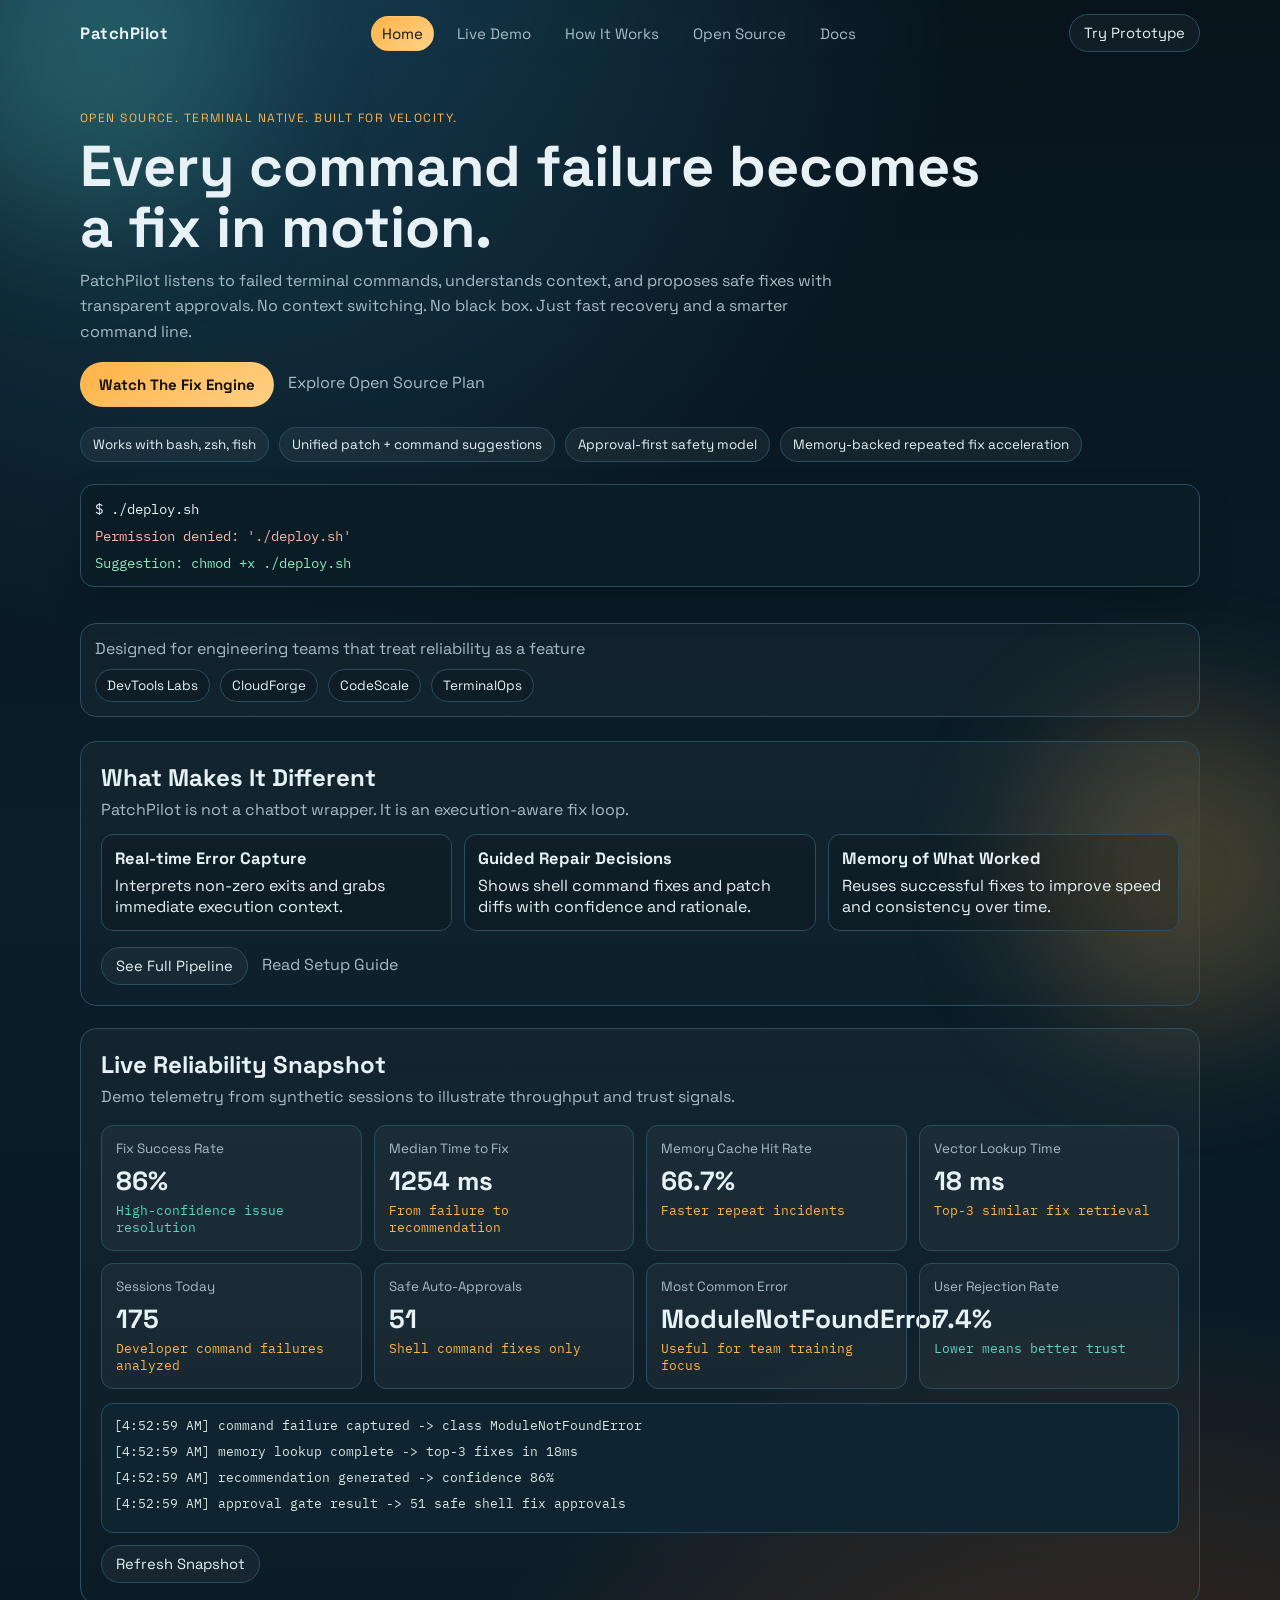
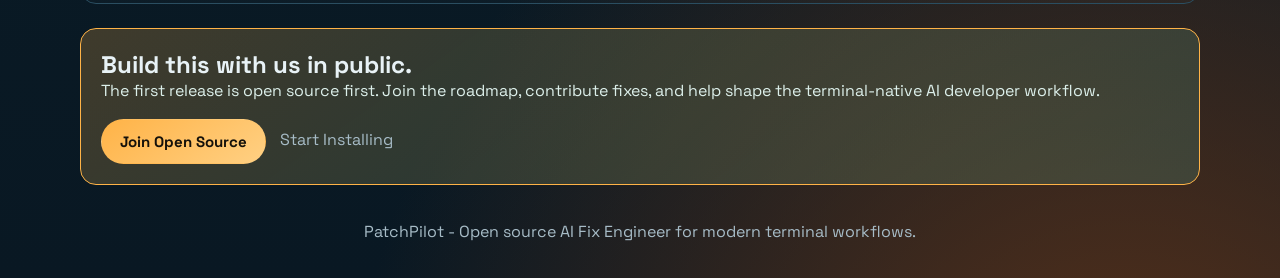
==== index.html @ 29120503 "feat: launch multi-page open-source product site" ====
<!doctype html>
<html lang="en">
<head>
  <meta charset="UTF-8" />
  <meta name="viewport" content="width=device-width, initial-scale=1.0" />
  <title>PatchPilot | Open Source AI Fix Engineer for Terminal Errors</title>
  <meta name="description" content="PatchPilot is an open source AI fix engineer that watches terminal failures and proposes safe, explainable fixes in seconds." />
  <link rel="preconnect" href="https://fonts.googleapis.com" />
  <link rel="preconnect" href="https://fonts.gstatic.com" crossorigin />
  <link href="https://fonts.googleapis.com/css2?family=Space+Grotesk:wght@400;500;700&family=IBM+Plex+Mono:wght@400;500&display=swap" rel="stylesheet" />
  <link rel="stylesheet" href="assets/css/styles.css" />
</head>
<body data-page="home">
  <div class="bg-glow bg-glow-a"></div>
  <div class="bg-glow bg-glow-b"></div>

  <header class="topbar wrap">
    <a href="index.html" class="brand">PatchPilot</a>
    <nav class="nav">
      <a href="index.html" data-nav="home">Home</a>
      <a href="pages/demo.html" data-nav="demo">Live Demo</a>
      <a href="pages/how-it-works.html" data-nav="how">How It Works</a>
      <a href="pages/opensource.html" data-nav="oss">Open Source</a>
      <a href="pages/docs.html" data-nav="docs">Docs</a>
    </nav>
    <a href="pages/demo.html" class="ghost-btn">Try Prototype</a>
  </header>

  <main class="wrap">
    <section class="hero reveal">
      <p class="eyebrow">Open Source. Terminal Native. Built for velocity.</p>
      <h1>Every command failure becomes a fix in motion.</h1>
      <p class="sub">
        PatchPilot listens to failed terminal commands, understands context, and proposes safe fixes with transparent approvals.
        No context switching. No black box. Just fast recovery and a smarter command line.
      </p>

      <div class="hero-actions">
        <a href="pages/demo.html" class="cta-btn">Watch The Fix Engine</a>
        <a href="pages/opensource.html" class="ghost-link">Explore Open Source Plan</a>
      </div>

      <div class="hero-chips">
        <span>Works with bash, zsh, fish</span>
        <span>Unified patch + command suggestions</span>
        <span>Approval-first safety model</span>
        <span>Memory-backed repeated fix acceleration</span>
      </div>

      <div class="terminal-demo" id="terminalDemo">
        <p>$ python app.py</p>
        <p class="err">ModuleNotFoundError: No module named 'fastapi'</p>
        <p class="ok">Suggestion: pip install fastapi</p>
      </div>
    </section>

    <section class="trust-bar reveal">
      <p>Designed for engineering teams that treat reliability as a feature</p>
      <div class="trust-logos">
        <span>DevTools Labs</span>
        <span>CloudForge</span>
        <span>CodeScale</span>
        <span>TerminalOps</span>
      </div>
    </section>

    <section class="panel reveal">
      <div class="section-head">
        <h2>What Makes It Different</h2>
        <p>PatchPilot is not a chatbot wrapper. It is an execution-aware fix loop.</p>
      </div>
      <div class="feature-grid">
        <article>
          <h3>Real-time Error Capture</h3>
          <p>Interprets non-zero exits and grabs immediate execution context.</p>
        </article>
        <article>
          <h3>Guided Repair Decisions</h3>
          <p>Shows shell command fixes and patch diffs with confidence and rationale.</p>
        </article>
        <article>
          <h3>Memory of What Worked</h3>
          <p>Reuses successful fixes to improve speed and consistency over time.</p>
        </article>
      </div>
      <div class="hero-actions top-gap">
        <a href="pages/how-it-works.html" class="ghost-btn">See Full Pipeline</a>
        <a href="pages/docs.html" class="ghost-link">Read Setup Guide</a>
      </div>
    </section>

    <section class="panel reveal">
      <div class="section-head">
        <h2>Live Reliability Snapshot</h2>
        <p>Demo telemetry from synthetic sessions to illustrate throughput and trust signals.</p>
      </div>
      <div class="metric-grid" id="metricGrid"></div>
      <div class="stream" id="eventStream"></div>
      <button class="ghost-btn refresh" id="refreshBtn" type="button">Refresh Snapshot</button>
    </section>

    <section class="cta-panel reveal">
      <h2>Build this with us in public.</h2>
      <p>The first release is open source first. Join the roadmap, contribute fixes, and help shape the terminal-native AI developer workflow.</p>
      <div class="hero-actions">
        <a href="pages/opensource.html" class="cta-btn">Join Open Source</a>
        <a href="pages/docs.html" class="ghost-link">Start Installing</a>
      </div>
    </section>
  </main>

  <footer class="wrap footer">
    <p>PatchPilot - Open source AI Fix Engineer for modern terminal workflows.</p>
  </footer>

  <script src="assets/js/app.js"></script>
</body>
</html>
---- assets/css/styles.css ----
:root {
  --bg: #08141c;
  --bg-soft: #102532;
  --card: #153445;
  --ink: #e8f2f6;
  --muted: #a7bcc7;
  --line: #2a4e61;
  --accent: #ffb347;
  --accent-2: #59d5c0;
  --danger: #ff7b72;
  --ok: #86efac;
}

* { box-sizing: border-box; }

html {
  scroll-behavior: smooth;
}

body {
  margin: 0;
  font-family: "Space Grotesk", sans-serif;
  color: var(--ink);
  background:
    radial-gradient(circle at 16% -6%, #184359, transparent 34%),
    radial-gradient(circle at 88% 110%, #5a321a, transparent 33%),
    linear-gradient(180deg, #08141c, #0a1d28 45%, #091823);
  min-height: 100vh;
  overflow-x: hidden;
}

a {
  color: inherit;
}

.wrap {
  width: min(1120px, 92vw);
  margin: 0 auto;
}

.bg-glow {
  position: fixed;
  width: 320px;
  height: 320px;
  border-radius: 50%;
  pointer-events: none;
  filter: blur(70px);
  opacity: 0.22;
  z-index: 0;
}

.bg-glow-a {
  background: var(--accent-2);
  top: -100px;
  left: -72px;
}

.bg-glow-b {
  background: var(--accent);
  bottom: -130px;
  right: -70px;
}

.topbar {
  position: sticky;
  top: 0;
  z-index: 20;
  display: flex;
  align-items: center;
  justify-content: space-between;
  gap: 14px;
  padding: 14px 0;
  backdrop-filter: blur(8px);
}

.brand {
  font-size: 1.03rem;
  font-weight: 700;
  letter-spacing: 0.5px;
  text-decoration: none;
}

.nav {
  display: flex;
  align-items: center;
  gap: 12px;
}

.nav a {
  color: var(--muted);
  text-decoration: none;
  font-size: 0.94rem;
  border: 1px solid transparent;
  border-radius: 999px;
  padding: 7px 10px;
}

.nav a:hover {
  color: var(--ink);
  border-color: rgba(255, 255, 255, 0.13);
}

.nav a.active {
  color: #10151b;
  background: linear-gradient(145deg, var(--accent), #ffd389);
}

.ghost-btn {
  border: 1px solid var(--line);
  background: rgba(255, 255, 255, 0.04);
  color: var(--ink);
  border-radius: 999px;
  padding: 9px 14px;
  cursor: pointer;
  font-family: inherit;
  font-size: 0.92rem;
  text-decoration: none;
  transition: border-color 0.2s ease, transform 0.2s ease;
}

.ghost-btn:hover {
  border-color: var(--accent);
  transform: translateY(-1px);
}

.cta-btn,
.ghost-link {
  text-decoration: none;
}

.cta-btn {
  display: inline-block;
  border: 1px solid transparent;
  background: linear-gradient(145deg, var(--accent), #ffd083);
  color: #15110a;
  font-weight: 700;
  border-radius: 999px;
  padding: 12px 18px;
  cursor: pointer;
  font-family: inherit;
  font-size: 0.94rem;
  transition: transform 0.2s ease;
}

.cta-btn:hover {
  transform: translateY(-1px);
}

.ghost-link {
  color: var(--muted);
  border-bottom: 1px solid transparent;
  padding-bottom: 2px;
}

.ghost-link:hover {
  color: var(--ink);
  border-bottom-color: var(--line);
}

.hero,
.panel,
.page-hero,
.trust-bar,
.cta-panel {
  position: relative;
  z-index: 1;
}

.hero,
.page-hero {
  padding: 44px 0 26px;
}

.eyebrow {
  color: var(--accent);
  text-transform: uppercase;
  letter-spacing: 0.12em;
  font-size: 0.75rem;
}

h1 {
  margin: 10px 0;
  line-height: 1.06;
  font-size: clamp(2rem, 5vw, 3.6rem);
  max-width: 900px;
}

h2 {
  margin: 0;
}

h3 {
  margin: 0 0 6px;
  font-size: 1.03rem;
}

p { margin: 0; }

.sub {
  color: var(--muted);
  max-width: 760px;
  line-height: 1.58;
}

.hero-chips {
  margin-top: 20px;
  display: flex;
  flex-wrap: wrap;
  gap: 10px;
}

.hero-chips span {
  border: 1px solid var(--line);
  background: rgba(255, 255, 255, 0.05);
  border-radius: 999px;
  padding: 8px 12px;
  font-size: 0.84rem;
}

.hero-actions {
  margin-top: 18px;
  display: flex;
  flex-wrap: wrap;
  align-items: center;
  gap: 14px;
}

.top-gap {
  margin-top: 16px;
}

.terminal-demo {
  margin-top: 22px;
  border: 1px solid var(--line);
  border-radius: 14px;
  background: #0a1c26;
  padding: 14px;
  font-family: "IBM Plex Mono", monospace;
  font-size: 0.9rem;
  box-shadow: 0 16px 34px rgba(0, 0, 0, 0.2);
}

.terminal-demo p { margin: 0 0 8px; }
.terminal-demo p:last-child { margin-bottom: 0; }

.terminal-demo .err { color: #ffb39f; }
.terminal-demo .ok { color: #8de8b9; }

.trust-bar {
  margin: 10px 0 24px;
  border: 1px solid var(--line);
  border-radius: 16px;
  padding: 14px;
  background: rgba(255, 255, 255, 0.03);
}

.trust-bar p {
  color: var(--muted);
  margin-bottom: 10px;
}

.trust-logos {
  display: flex;
  flex-wrap: wrap;
  gap: 10px;
}

.trust-logos span {
  border: 1px solid var(--line);
  border-radius: 999px;
  padding: 7px 11px;
  background: rgba(0, 0, 0, 0.16);
  font-size: 0.84rem;
}

.panel {
  margin: 22px 0;
  border: 1px solid var(--line);
  border-radius: 16px;
  background: linear-gradient(180deg, rgba(255, 255, 255, 0.04), rgba(255, 255, 255, 0.015));
  padding: 20px;
}

.section-head p {
  margin-top: 6px;
  color: var(--muted);
}

.feature-grid {
  margin-top: 14px;
  display: grid;
  grid-template-columns: repeat(3, minmax(0, 1fr));
  gap: 12px;
}

.feature-grid article {
  border: 1px solid var(--line);
  border-radius: 12px;
  padding: 13px;
  background: rgba(0, 0, 0, 0.15);
}

.metric-grid {
  margin-top: 18px;
  display: grid;
  grid-template-columns: repeat(4, minmax(0, 1fr));
  gap: 12px;
}

.metric-card {
  border: 1px solid var(--line);
  border-radius: 12px;
  padding: 14px;
  background: rgba(255, 255, 255, 0.04);
}

.metric-label {
  color: var(--muted);
  font-size: 0.84rem;
}

.metric-value {
  margin-top: 7px;
  font-size: 1.64rem;
  font-weight: 700;
}

.metric-trend {
  margin-top: 4px;
  font-family: "IBM Plex Mono", monospace;
  font-size: 0.8rem;
}

.good { color: var(--accent-2); }
.warn { color: var(--accent); }
.bad { color: var(--danger); }

.stream {
  margin-top: 14px;
  border: 1px solid var(--line);
  border-radius: 12px;
  padding: 12px;
  background: #0e2430;
  font-family: "IBM Plex Mono", monospace;
  font-size: 0.84rem;
  max-height: 196px;
  overflow: auto;
}

.stream p {
  margin: 0 0 8px;
  color: #d8e6e3;
}

.refresh {
  margin-top: 12px;
}

.flow-list {
  margin: 12px 0 0;
  padding-left: 18px;
  line-height: 1.65;
}

.flow-list strong {
  color: var(--accent);
}

.safety-grid,
.roadmap-grid {
  margin-top: 12px;
  display: grid;
  grid-template-columns: repeat(2, minmax(0, 1fr));
  gap: 12px;
}

.safety-grid article,
.roadmap-grid article {
  border: 1px solid var(--line);
  border-radius: 12px;
  padding: 12px;
  background: rgba(0, 0, 0, 0.14);
}

.faq-list {
  margin-top: 12px;
  display: grid;
  gap: 10px;
}

details {
  border: 1px solid var(--line);
  border-radius: 10px;
  padding: 10px 12px;
  background: rgba(0, 0, 0, 0.16);
}

summary {
  cursor: pointer;
  font-weight: 500;
}

details p {
  color: var(--muted);
  margin-top: 8px;
  line-height: 1.5;
}

.cta-panel {
  margin: 24px 0 16px;
  border-radius: 16px;
  border: 1px solid var(--accent);
  background: linear-gradient(145deg, rgba(255, 179, 71, 0.22), rgba(89, 213, 192, 0.16));
  padding: 20px;
}

.cta-panel p {
  color: #ddf0eb;
}

.demo-layout {
  display: grid;
  grid-template-columns: 1.15fr 0.85fr;
  gap: 16px;
}

.demo-layout article {
  border: 1px solid var(--line);
  border-radius: 12px;
  padding: 14px;
  background: rgba(0, 0, 0, 0.14);
}

.terminal-proto {
  margin-top: 10px;
  border: 1px solid #26485b;
  border-radius: 10px;
  background: linear-gradient(180deg, #091620, #0b202c);
  min-height: 250px;
  max-height: 340px;
  overflow: auto;
  padding: 12px;
  font-family: "IBM Plex Mono", monospace;
  font-size: 0.85rem;
  line-height: 1.5;
}

.terminal-line {
  margin-bottom: 6px;
  white-space: pre-wrap;
}

.terminal-line.cmd { color: #9ad8ff; }
.terminal-line.err { color: #ffb4ad; }
.terminal-line.ok { color: var(--ok); }
.terminal-line.info { color: #d8e6f2; }

.step-list {
  margin: 10px 0 0;
  padding-left: 20px;
  line-height: 1.85;
}

.step-list li {
  color: var(--muted);
}

.step-list li.active {
  color: var(--ink);
}

.step-list li.done {
  color: var(--accent-2);
}

.code-block {
  margin-top: 12px;
  border: 1px solid var(--line);
  border-radius: 12px;
  background: #0b1f2a;
  overflow: auto;
}

.code-block pre {
  margin: 0;
  padding: 14px;
  font-family: "IBM Plex Mono", monospace;
  font-size: 0.84rem;
  color: #dbe6ec;
}

.footer {
  color: var(--muted);
  text-align: center;
  padding: 20px 0 36px;
}

.reveal {
  opacity: 0;
  transform: translateY(10px);
  animation: reveal 0.55s ease forwards;
}

.reveal:nth-of-type(2) { animation-delay: 0.08s; }
.reveal:nth-of-type(3) { animation-delay: 0.14s; }
.reveal:nth-of-type(4) { animation-delay: 0.2s; }
.reveal:nth-of-type(5) { animation-delay: 0.26s; }

@keyframes reveal {
  to {
    opacity: 1;
    transform: translateY(0);
  }
}

@media (max-width: 980px) {
  .feature-grid,
  .metric-grid {
    grid-template-columns: repeat(2, minmax(0, 1fr));
  }

  .demo-layout {
    grid-template-columns: 1fr;
  }
}

@media (max-width: 840px) {
  .topbar {
    flex-wrap: wrap;
    justify-content: center;
  }

  .nav {
    justify-content: center;
    flex-wrap: wrap;
  }
}

@media (max-width: 640px) {
  .feature-grid,
  .metric-grid,
  .safety-grid,
  .roadmap-grid {
    grid-template-columns: 1fr;
  }

  .hero-actions {
    flex-direction: column;
    align-items: stretch;
  }

  .hero-actions .cta-btn,
  .hero-actions .ghost-btn,
  .hero-actions .ghost-link {
    text-align: center;
  }
}
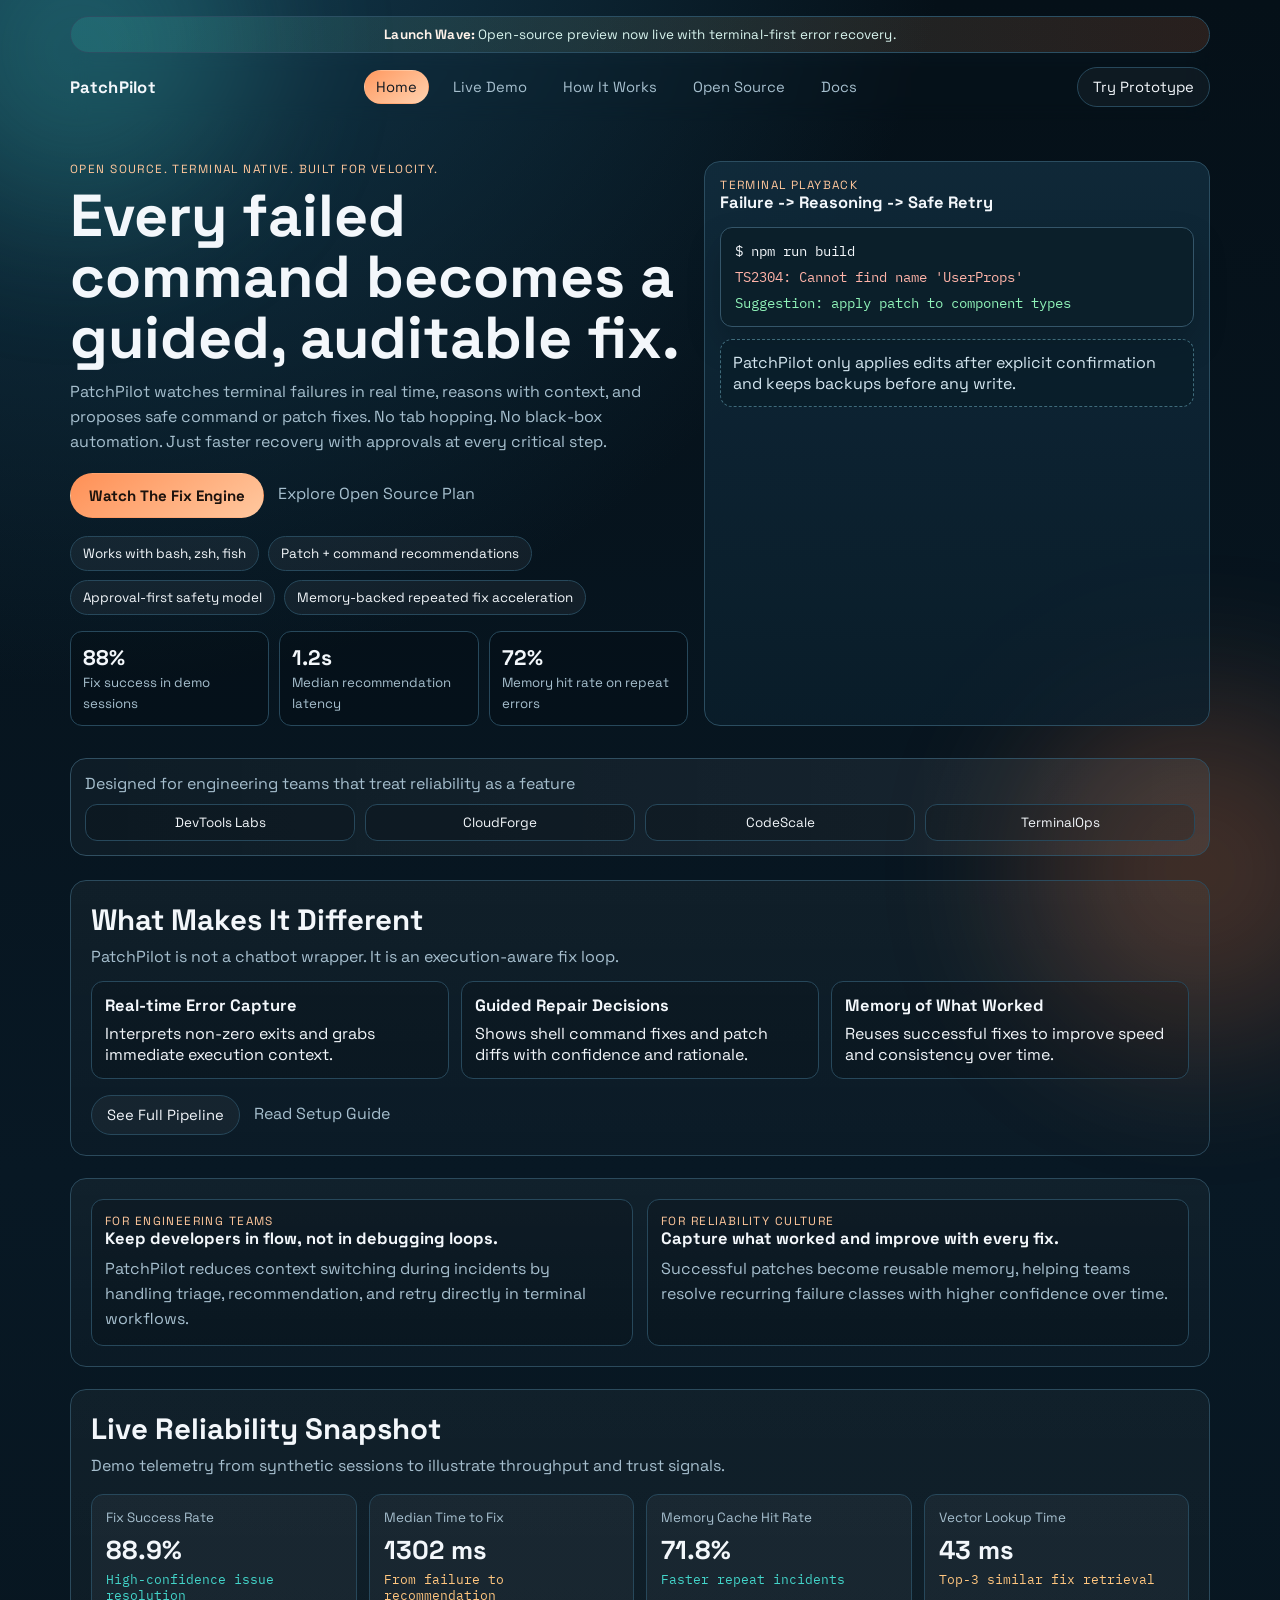
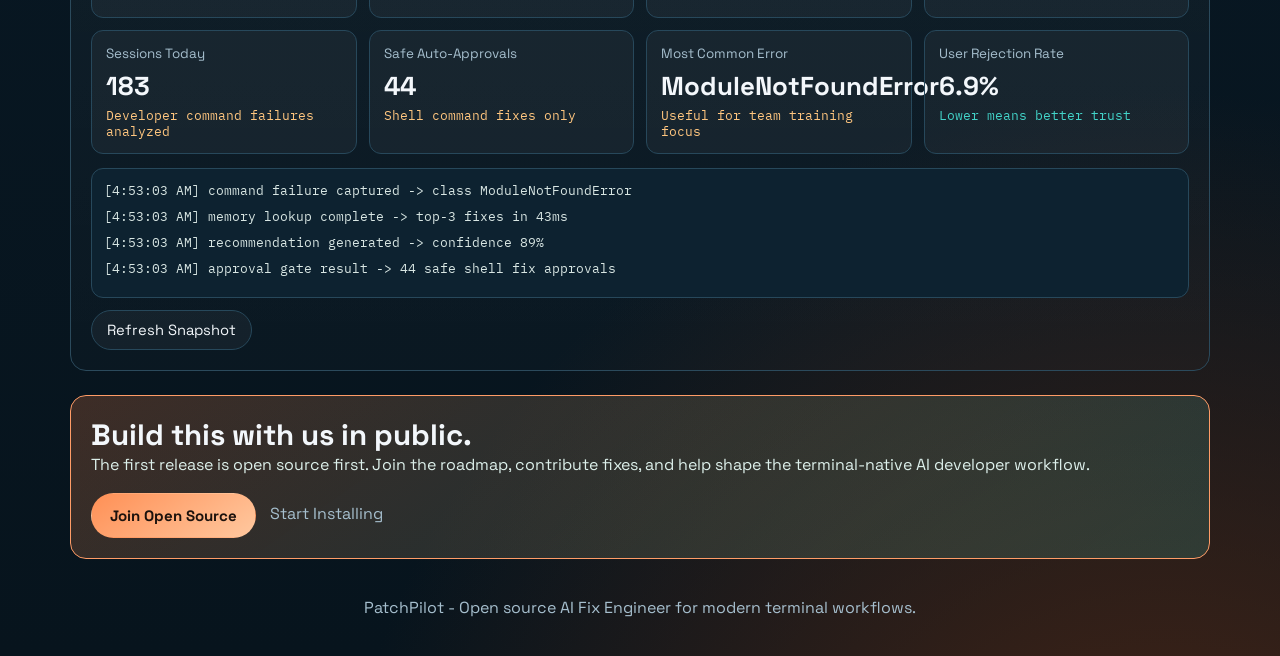
==== commit beb52ed0: "update" ====
--- a/index.html
+++ b/index.html
@@ -14,6 +14,10 @@
   <div class="bg-glow bg-glow-a"></div>
   <div class="bg-glow bg-glow-b"></div>
 
+  <div class="launch-strip wrap">
+    <span><strong>Launch Wave:</strong> Open-source preview now live with terminal-first error recovery.</span>
+  </div>
+
   <header class="topbar wrap">
     <a href="index.html" class="brand">PatchPilot</a>
     <nav class="nav">
@@ -28,29 +32,46 @@
 
   <main class="wrap">
     <section class="hero reveal">
-      <p class="eyebrow">Open Source. Terminal Native. Built for velocity.</p>
-      <h1>Every command failure becomes a fix in motion.</h1>
-      <p class="sub">
-        PatchPilot listens to failed terminal commands, understands context, and proposes safe fixes with transparent approvals.
-        No context switching. No black box. Just fast recovery and a smarter command line.
-      </p>
+      <div class="hero-grid">
+        <article>
+          <p class="eyebrow">Open Source. Terminal Native. Built for velocity.</p>
+          <h1>Every failed command becomes a guided, auditable fix.</h1>
+          <p class="sub">
+            PatchPilot watches terminal failures in real time, reasons with context, and proposes safe command or patch fixes.
+            No tab hopping. No black-box automation. Just faster recovery with approvals at every critical step.
+          </p>
 
-      <div class="hero-actions">
-        <a href="pages/demo.html" class="cta-btn">Watch The Fix Engine</a>
-        <a href="pages/opensource.html" class="ghost-link">Explore Open Source Plan</a>
-      </div>
+          <div class="hero-actions">
+            <a href="pages/demo.html" class="cta-btn">Watch The Fix Engine</a>
+            <a href="pages/opensource.html" class="ghost-link">Explore Open Source Plan</a>
+          </div>
 
-      <div class="hero-chips">
-        <span>Works with bash, zsh, fish</span>
-        <span>Unified patch + command suggestions</span>
-        <span>Approval-first safety model</span>
-        <span>Memory-backed repeated fix acceleration</span>
-      </div>
+          <div class="pill-row">
+            <span>Works with bash, zsh, fish</span>
+            <span>Patch + command recommendations</span>
+            <span>Approval-first safety model</span>
+            <span>Memory-backed repeated fix acceleration</span>
+          </div>
 
-      <div class="terminal-demo" id="terminalDemo">
-        <p>$ python app.py</p>
-        <p class="err">ModuleNotFoundError: No module named 'fastapi'</p>
-        <p class="ok">Suggestion: pip install fastapi</p>
+          <div class="kpi-row">
+            <div class="kpi"><strong>88%</strong><span>Fix success in demo sessions</span></div>
+            <div class="kpi"><strong>1.2s</strong><span>Median recommendation latency</span></div>
+            <div class="kpi"><strong>72%</strong><span>Memory hit rate on repeat errors</span></div>
+          </div>
+        </article>
+
+        <aside class="hero-panel">
+          <p class="section-kicker">Terminal Playback</p>
+          <h3>Failure -> Reasoning -> Safe Retry</h3>
+          <div class="terminal-demo" id="terminalDemo">
+            <p>$ python app.py</p>
+            <p class="err">ModuleNotFoundError: No module named 'fastapi'</p>
+            <p class="ok">Suggestion: pip install fastapi</p>
+          </div>
+          <div class="callout">
+            PatchPilot only applies edits after explicit confirmation and keeps backups before any write.
+          </div>
+        </aside>
       </div>
     </section>
 
@@ -89,6 +110,19 @@
       </div>
     </section>
 
+    <section class="panel reveal split-panel">
+      <article>
+        <p class="section-kicker">For Engineering Teams</p>
+        <h3>Keep developers in flow, not in debugging loops.</h3>
+        <p class="sub">PatchPilot reduces context switching during incidents by handling triage, recommendation, and retry directly in terminal workflows.</p>
+      </article>
+      <article>
+        <p class="section-kicker">For Reliability Culture</p>
+        <h3>Capture what worked and improve with every fix.</h3>
+        <p class="sub">Successful patches become reusable memory, helping teams resolve recurring failure classes with higher confidence over time.</p>
+      </article>
+    </section>
+
     <section class="panel reveal">
       <div class="section-head">
         <h2>Live Reliability Snapshot</h2>
--- a/assets/css/styles.css
+++ b/assets/css/styles.css
@@ -1,65 +1,81 @@
 :root {
-  --bg: #08141c;
-  --bg-soft: #102532;
-  --card: #153445;
-  --ink: #e8f2f6;
-  --muted: #a7bcc7;
-  --line: #2a4e61;
-  --accent: #ffb347;
-  --accent-2: #59d5c0;
-  --danger: #ff7b72;
-  --ok: #86efac;
+  --bg: #051018;
+  --bg-soft: #0b1f2d;
+  --card: #112a3a;
+  --card-2: #0f2432;
+  --ink: #f3f7fb;
+  --muted: #a6bfce;
+  --line: #27485b;
+  --accent: #ff8243;
+  --accent-2: #43d4c9;
+  --danger: #ff7e87;
+  --ok: #8ff2b8;
 }
 
 * { box-sizing: border-box; }
 
-html {
-  scroll-behavior: smooth;
-}
+html { scroll-behavior: smooth; }
 
 body {
   margin: 0;
   font-family: "Space Grotesk", sans-serif;
   color: var(--ink);
   background:
-    radial-gradient(circle at 16% -6%, #184359, transparent 34%),
-    radial-gradient(circle at 88% 110%, #5a321a, transparent 33%),
-    linear-gradient(180deg, #08141c, #0a1d28 45%, #091823);
+    radial-gradient(circle at 7% -8%, #153f55, transparent 32%),
+    radial-gradient(circle at 91% 112%, #4b2615, transparent 30%),
+    linear-gradient(180deg, #051018, #081824 52%, #07141d);
   min-height: 100vh;
   overflow-x: hidden;
 }
 
-a {
-  color: inherit;
-}
+a { color: inherit; }
+p { margin: 0; }
 
 .wrap {
-  width: min(1120px, 92vw);
+  width: min(1140px, 92vw);
   margin: 0 auto;
 }
 
 .bg-glow {
   position: fixed;
-  width: 320px;
-  height: 320px;
+  width: 340px;
+  height: 340px;
   border-radius: 50%;
   pointer-events: none;
-  filter: blur(70px);
-  opacity: 0.22;
+  filter: blur(82px);
+  opacity: 0.24;
   z-index: 0;
 }
 
 .bg-glow-a {
   background: var(--accent-2);
-  top: -100px;
-  left: -72px;
+  top: -120px;
+  left: -92px;
 }
 
 .bg-glow-b {
   background: var(--accent);
-  bottom: -130px;
-  right: -70px;
-}
+  bottom: -140px;
+  right: -90px;
+}
+
+.launch-strip {
+  position: relative;
+  z-index: 12;
+  margin-top: 16px;
+  border: 1px solid #2b4f63;
+  border-radius: 999px;
+  padding: 9px 15px;
+  background: linear-gradient(90deg, rgba(67, 212, 201, 0.14), rgba(255, 130, 67, 0.14));
+  color: #d9f5ef;
+  display: flex;
+  justify-content: center;
+  gap: 8px;
+  font-size: 0.84rem;
+  letter-spacing: 0.01em;
+}
+
+.launch-strip strong { color: #fff3ea; }
 
 .topbar {
   position: sticky;
@@ -70,13 +86,13 @@
   justify-content: space-between;
   gap: 14px;
   padding: 14px 0;
-  backdrop-filter: blur(8px);
+  backdrop-filter: blur(9px);
 }
 
 .brand {
-  font-size: 1.03rem;
+  font-size: 1.04rem;
   font-weight: 700;
-  letter-spacing: 0.5px;
+  letter-spacing: 0.3px;
   text-decoration: none;
 }
 
@@ -89,20 +105,26 @@
 .nav a {
   color: var(--muted);
   text-decoration: none;
-  font-size: 0.94rem;
+  font-size: 0.92rem;
   border: 1px solid transparent;
   border-radius: 999px;
-  padding: 7px 10px;
+  padding: 7px 11px;
 }
 
 .nav a:hover {
   color: var(--ink);
-  border-color: rgba(255, 255, 255, 0.13);
+  border-color: rgba(255, 255, 255, 0.16);
 }
 
 .nav a.active {
-  color: #10151b;
-  background: linear-gradient(145deg, var(--accent), #ffd389);
+  color: #111820;
+  background: linear-gradient(145deg, #ff9960, #ffd2af);
+}
+
+.cta-btn,
+.ghost-btn,
+.ghost-link {
+  text-decoration: none;
 }
 
 .ghost-btn {
@@ -110,11 +132,10 @@
   background: rgba(255, 255, 255, 0.04);
   color: var(--ink);
   border-radius: 999px;
-  padding: 9px 14px;
+  padding: 10px 15px;
   cursor: pointer;
   font-family: inherit;
   font-size: 0.92rem;
-  text-decoration: none;
   transition: border-color 0.2s ease, transform 0.2s ease;
 }
 
@@ -123,16 +144,11 @@
   transform: translateY(-1px);
 }
 
-.cta-btn,
-.ghost-link {
-  text-decoration: none;
-}
-
 .cta-btn {
   display: inline-block;
   border: 1px solid transparent;
-  background: linear-gradient(145deg, var(--accent), #ffd083);
-  color: #15110a;
+  background: linear-gradient(145deg, #ff9056, #ffc89f);
+  color: #1c120d;
   font-weight: 700;
   border-radius: 999px;
   padding: 12px 18px;
@@ -142,9 +158,7 @@
   transition: transform 0.2s ease;
 }
 
-.cta-btn:hover {
-  transform: translateY(-1px);
-}
+.cta-btn:hover { transform: translateY(-1px); }
 
 .ghost-link {
   color: var(--muted);
@@ -168,53 +182,51 @@
 
 .hero,
 .page-hero {
-  padding: 44px 0 26px;
-}
-
-.eyebrow {
-  color: var(--accent);
+  padding: 40px 0 24px;
+}
+
+.hero-grid {
+  display: grid;
+  grid-template-columns: minmax(0, 1.1fr) minmax(0, 0.9fr);
+  gap: 16px;
+}
+
+.hero-panel {
+  border: 1px solid #2b4d60;
+  border-radius: 16px;
+  padding: 15px;
+  background: linear-gradient(180deg, rgba(19, 48, 66, 0.75), rgba(11, 31, 45, 0.75));
+}
+
+.eyebrow,
+.section-kicker {
+  color: #ffc79c;
   text-transform: uppercase;
   letter-spacing: 0.12em;
-  font-size: 0.75rem;
+  font-size: 0.74rem;
 }
 
 h1 {
   margin: 10px 0;
-  line-height: 1.06;
-  font-size: clamp(2rem, 5vw, 3.6rem);
-  max-width: 900px;
+  line-height: 1.03;
+  font-size: clamp(2.15rem, 5vw, 3.7rem);
+  max-width: 920px;
 }
 
 h2 {
   margin: 0;
+  font-size: clamp(1.45rem, 2.3vw, 2rem);
 }
 
 h3 {
-  margin: 0 0 6px;
+  margin: 0 0 7px;
   font-size: 1.03rem;
 }
 
-p { margin: 0; }
-
 .sub {
   color: var(--muted);
-  max-width: 760px;
+  max-width: 770px;
   line-height: 1.58;
-}
-
-.hero-chips {
-  margin-top: 20px;
-  display: flex;
-  flex-wrap: wrap;
-  gap: 10px;
-}
-
-.hero-chips span {
-  border: 1px solid var(--line);
-  background: rgba(255, 255, 255, 0.05);
-  border-radius: 999px;
-  padding: 8px 12px;
-  font-size: 0.84rem;
 }
 
 .hero-actions {
@@ -225,33 +237,78 @@
   gap: 14px;
 }
 
-.top-gap {
+.top-gap { margin-top: 16px; }
+
+.pill-row,
+.hero-chips {
+  margin-top: 18px;
+  display: flex;
+  flex-wrap: wrap;
+  gap: 9px;
+}
+
+.pill-row span,
+.hero-chips span {
+  border: 1px solid var(--line);
+  background: rgba(255, 255, 255, 0.05);
+  border-radius: 999px;
+  padding: 8px 12px;
+  font-size: 0.84rem;
+}
+
+.kpi-row {
   margin-top: 16px;
+  display: grid;
+  grid-template-columns: repeat(3, minmax(0, 1fr));
+  gap: 10px;
+}
+
+.kpi {
+  border: 1px solid var(--line);
+  border-radius: 12px;
+  padding: 12px;
+  background: rgba(0, 0, 0, 0.16);
+}
+
+.kpi strong {
+  display: block;
+  font-size: 1.32rem;
+}
+
+.kpi span {
+  color: var(--muted);
+  font-size: 0.83rem;
+}
+
+.stack-list {
+  margin: 0;
+  padding-left: 19px;
+  line-height: 1.72;
+  color: #d9e7ef;
 }
 
 .terminal-demo {
-  margin-top: 22px;
-  border: 1px solid var(--line);
-  border-radius: 14px;
-  background: #0a1c26;
+  margin-top: 14px;
+  border: 1px solid #345569;
+  border-radius: 12px;
+  background: #0b1f2a;
   padding: 14px;
   font-family: "IBM Plex Mono", monospace;
-  font-size: 0.9rem;
+  font-size: 0.88rem;
   box-shadow: 0 16px 34px rgba(0, 0, 0, 0.2);
 }
 
 .terminal-demo p { margin: 0 0 8px; }
 .terminal-demo p:last-child { margin-bottom: 0; }
-
-.terminal-demo .err { color: #ffb39f; }
-.terminal-demo .ok { color: #8de8b9; }
+.terminal-demo .err { color: #ffb3a8; }
+.terminal-demo .ok { color: var(--ok); }
 
 .trust-bar {
-  margin: 10px 0 24px;
-  border: 1px solid var(--line);
+  margin: 8px 0 24px;
+  border: 1px solid #304f61;
   border-radius: 16px;
   padding: 14px;
-  background: rgba(255, 255, 255, 0.03);
+  background: linear-gradient(90deg, rgba(255, 255, 255, 0.03), rgba(255, 255, 255, 0.07));
 }
 
 .trust-bar p {
@@ -260,29 +317,36 @@
 }
 
 .trust-logos {
-  display: flex;
-  flex-wrap: wrap;
+  display: grid;
+  grid-template-columns: repeat(4, minmax(0, 1fr));
   gap: 10px;
 }
 
 .trust-logos span {
   border: 1px solid var(--line);
-  border-radius: 999px;
-  padding: 7px 11px;
-  background: rgba(0, 0, 0, 0.16);
+  border-radius: 12px;
+  padding: 9px 11px;
+  background: rgba(0, 0, 0, 0.15);
   font-size: 0.84rem;
+  text-align: center;
 }
 
 .panel {
   margin: 22px 0;
-  border: 1px solid var(--line);
+  border: 1px solid #2b4a5c;
   border-radius: 16px;
   background: linear-gradient(180deg, rgba(255, 255, 255, 0.04), rgba(255, 255, 255, 0.015));
   padding: 20px;
 }
 
+.split-panel {
+  display: grid;
+  grid-template-columns: minmax(0, 1fr) minmax(0, 1fr);
+  gap: 14px;
+}
+
 .section-head p {
-  margin-top: 6px;
+  margin-top: 7px;
   color: var(--muted);
 }
 
@@ -293,11 +357,12 @@
   gap: 12px;
 }
 
-.feature-grid article {
+.feature-grid article,
+.split-panel article {
   border: 1px solid var(--line);
   border-radius: 12px;
   padding: 13px;
-  background: rgba(0, 0, 0, 0.15);
+  background: rgba(0, 0, 0, 0.14);
 }
 
 .metric-grid {
@@ -321,18 +386,18 @@
 
 .metric-value {
   margin-top: 7px;
-  font-size: 1.64rem;
+  font-size: 1.62rem;
   font-weight: 700;
 }
 
 .metric-trend {
   margin-top: 4px;
   font-family: "IBM Plex Mono", monospace;
-  font-size: 0.8rem;
+  font-size: 0.79rem;
 }
 
 .good { color: var(--accent-2); }
-.warn { color: var(--accent); }
+.warn { color: #ffc67f; }
 .bad { color: var(--danger); }
 
 .stream {
@@ -340,7 +405,7 @@
   border: 1px solid var(--line);
   border-radius: 12px;
   padding: 12px;
-  background: #0e2430;
+  background: #0d2230;
   font-family: "IBM Plex Mono", monospace;
   font-size: 0.84rem;
   max-height: 196px;
@@ -352,19 +417,15 @@
   color: #d8e6e3;
 }
 
-.refresh {
-  margin-top: 12px;
-}
+.refresh { margin-top: 12px; }
 
 .flow-list {
   margin: 12px 0 0;
   padding-left: 18px;
-  line-height: 1.65;
-}
-
-.flow-list strong {
-  color: var(--accent);
-}
+  line-height: 1.68;
+}
+
+.flow-list strong { color: #ffb888; }
 
 .safety-grid,
 .roadmap-grid {
@@ -409,13 +470,20 @@
 .cta-panel {
   margin: 24px 0 16px;
   border-radius: 16px;
-  border: 1px solid var(--accent);
-  background: linear-gradient(145deg, rgba(255, 179, 71, 0.22), rgba(89, 213, 192, 0.16));
+  border: 1px solid #ff9c67;
+  background: linear-gradient(145deg, rgba(255, 130, 67, 0.22), rgba(67, 212, 201, 0.16));
   padding: 20px;
 }
 
-.cta-panel p {
-  color: #ddf0eb;
+.cta-panel p { color: #ddf0eb; }
+
+.callout {
+  margin-top: 12px;
+  border: 1px dashed #3f6b7b;
+  border-radius: 12px;
+  padding: 12px;
+  color: #d3e5ef;
+  background: rgba(9, 29, 41, 0.7);
 }
 
 .demo-layout {
@@ -433,9 +501,9 @@
 
 .terminal-proto {
   margin-top: 10px;
-  border: 1px solid #26485b;
+  border: 1px solid #32566a;
   border-radius: 10px;
-  background: linear-gradient(180deg, #091620, #0b202c);
+  background: linear-gradient(180deg, #091721, #0b202c);
   min-height: 250px;
   max-height: 340px;
   overflow: auto;
@@ -461,17 +529,9 @@
   line-height: 1.85;
 }
 
-.step-list li {
-  color: var(--muted);
-}
-
-.step-list li.active {
-  color: var(--ink);
-}
-
-.step-list li.done {
-  color: var(--accent-2);
-}
+.step-list li { color: var(--muted); }
+.step-list li.active { color: var(--ink); }
+.step-list li.done { color: var(--accent-2); }
 
 .code-block {
   margin-top: 12px;
@@ -492,7 +552,7 @@
 .footer {
   color: var(--muted);
   text-align: center;
-  padding: 20px 0 36px;
+  padding: 22px 0 38px;
 }
 
 .reveal {
@@ -514,12 +574,18 @@
 }
 
 @media (max-width: 980px) {
+  .hero-grid,
+  .split-panel,
+  .demo-layout,
   .feature-grid,
-  .metric-grid {
+  .metric-grid,
+  .trust-logos {
     grid-template-columns: repeat(2, minmax(0, 1fr));
   }
 
-  .demo-layout {
+  .demo-layout,
+  .hero-grid,
+  .split-panel {
     grid-template-columns: 1fr;
   }
 }
@@ -534,13 +600,21 @@
     justify-content: center;
     flex-wrap: wrap;
   }
+
+  .launch-strip {
+    border-radius: 16px;
+    text-align: center;
+    line-height: 1.4;
+  }
 }
 
 @media (max-width: 640px) {
   .feature-grid,
   .metric-grid,
   .safety-grid,
-  .roadmap-grid {
+  .roadmap-grid,
+  .kpi-row,
+  .trust-logos {
     grid-template-columns: 1fr;
   }
 
